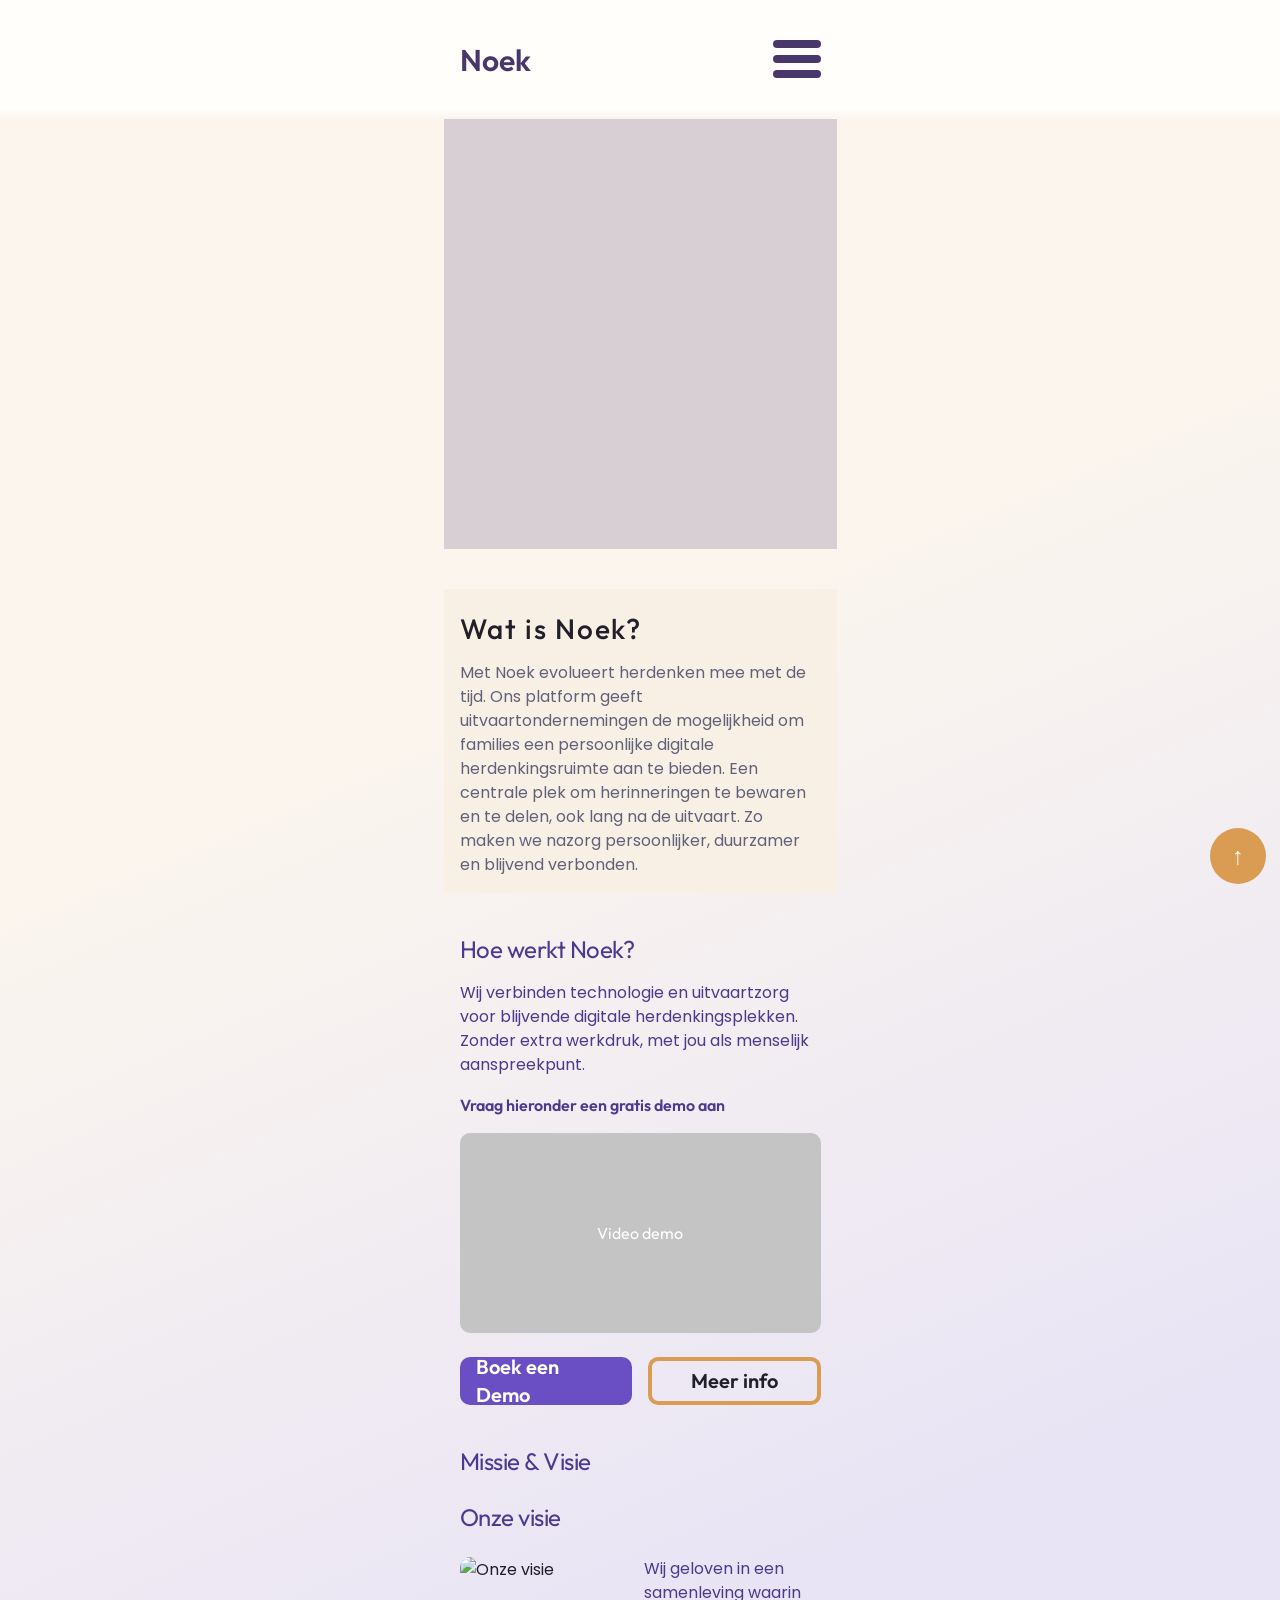
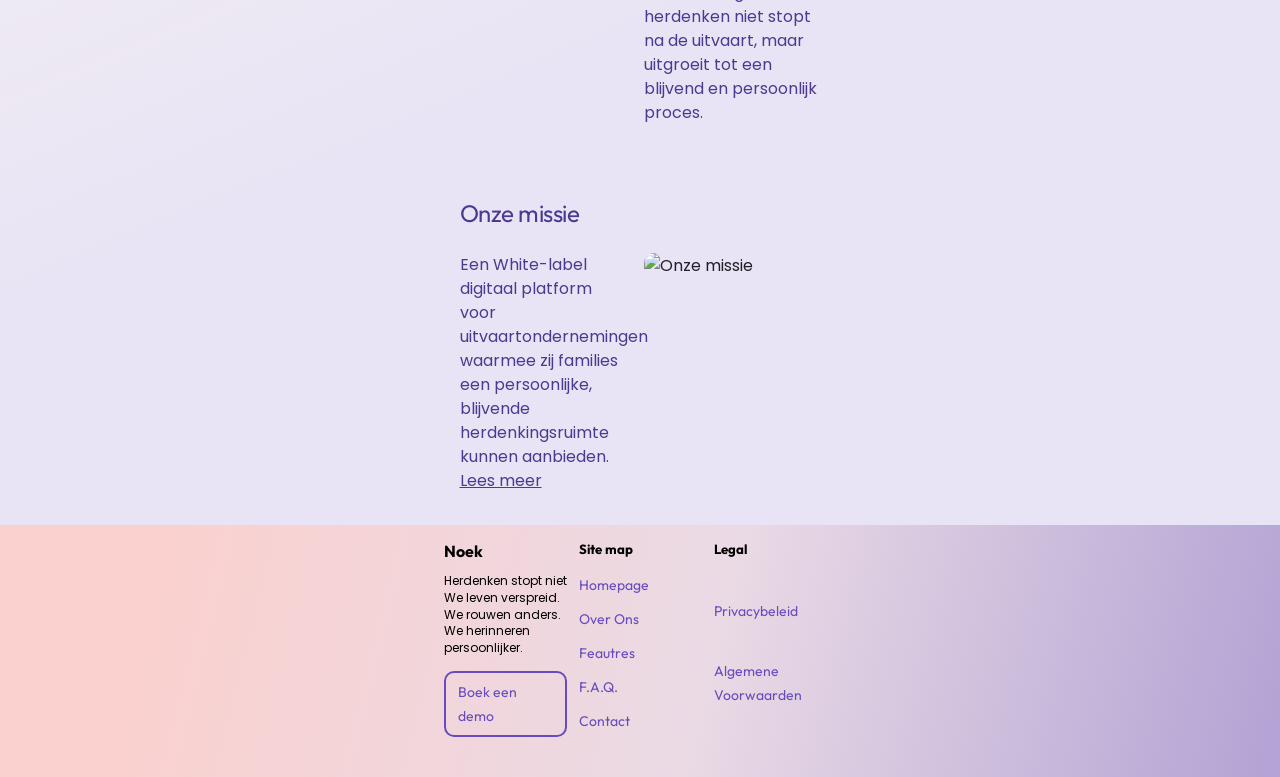
==== index.html @ d0feb9b1 "Added: first try of index and about-us" ====
<!doctype html>
<html lang="nl">
  <head>
    <meta charset="UTF-8" />
    <meta name="viewport" content="width=device-width, initial-scale=1.0" />
    <title>Noek — Herdenken stopt niet</title>
    <meta
      name="description"
      content="Noek helpt uitvaartondernemingen families een persoonlijke, blijvende digitale herdenkingsruimte aan te bieden."
    />
    <link rel="preconnect" href="https://fonts.googleapis.com" />
    <link rel="preconnect" href="https://fonts.gstatic.com" crossorigin />
    <link
      href="https://fonts.googleapis.com/css2?family=Outfit:wght@300;400;500;600&family=Poppins:wght@400;500&display=swap"
      rel="stylesheet"
    />
    <link rel="stylesheet" href="styles.css" />
  </head>
  <body class="home-page">
    <header class="site-header" id="top">
      <div class="container nav-wrap">
        <a href="#top" class="logo" aria-label="Noek home">Noek</a>
        <button
          class="menu-toggle"
          aria-expanded="false"
          aria-controls="mobile-menu"
          aria-label="Open menu"
        >
          <span></span><span></span><span></span>
        </button>
      </div>

      <nav id="mobile-menu" class="mobile-menu" aria-label="Mobiel menu">
        <a href="#top">Home</a>
        <a href="about-us.html">Over Ons</a>
        <a href="#hoe">Features</a>
        <a href="#faq">Veelgestelde vragen</a>
        <a href="#contact">Contact</a>
        <a href="#demo">Boek Demo</a>
      </nav>
    </header>

    <main id="main" class="home-main">
      <section class="container home-hero" aria-label="Header afbeelding"></section>

      <section id="about" class="container home-about">
        <h1>Wat is Noek?</h1>
        <p>
          Met Noek evolueert herdenken mee met de tijd. Ons platform geeft
          uitvaartondernemingen de mogelijkheid om families een persoonlijke
          digitale herdenkingsruimte aan te bieden. Een centrale plek om
          herinneringen te bewaren en te delen, ook lang na de uitvaart. Zo
          maken we nazorg persoonlijker, duurzamer en blijvend verbonden.
        </p>
      </section>

      <section id="hoe" class="container home-how">
        <h2>Hoe werkt Noek?</h2>
        <p>
          Wij verbinden technologie en uitvaartzorg voor blijvende digitale
          herdenkingsplekken. Zonder extra werkdruk, met jou als menselijk
          aanspreekpunt.
        </p>
        <p class="home-demo-label">Vraag hieronder een gratis demo aan</p>

        <div id="demo" class="home-demo">
          <div class="home-video-placeholder" aria-label="Video placeholder">
            Video demo
          </div>
          <div class="home-demo-buttons">
            <a class="btn btn-primary" href="#contact">Boek een Demo</a>
            <a class="btn btn-secondary" href="about-us.html">Meer info</a>
          </div>
        </div>
      </section>

      <section class="container home-mission">
        <h2>Missie &amp; Visie</h2>

        <article class="home-card">
          <h3>Onze visie</h3>
          <div class="home-card-row">
            <img
              src="https://api.builder.io/api/v1/image/assets/TEMP/6dc2ed550cec4b077af82d207a05a1bbbe554db7?width=336"
              alt="Onze visie"
              loading="lazy"
            />
            <p>
              Wij geloven in een samenleving waarin herdenken niet stopt na de
              uitvaart, maar uitgroeit tot een blijvend en persoonlijk proces.
            </p>
          </div>
        </article>

        <article class="home-card">
          <h3>Onze missie</h3>
          <div class="home-card-row reverse">
            <p>
              Een White-label digitaal platform voor uitvaartondernemingen
              waarmee zij families een persoonlijke, blijvende
              herdenkingsruimte kunnen aanbieden.
              <a href="about-us.html">Lees meer</a>
            </p>
            <img
              src="https://api.builder.io/api/v1/image/assets/TEMP/9096203d1f662b8190adb3a0fdda9ae310196d4f?width=336"
              alt="Onze missie"
              loading="lazy"
            />
          </div>
        </article>
      </section>
    </main>

    <footer id="contact" class="site-footer">
      <div class="footer-grid">
        <section>
          <h4>Noek</h4>
          <p>
            Herdenken stopt niet<br />We leven verspreid.<br />We rouwen
            anders.<br />We herinneren persoonlijker.
          </p>
          <a class="tiny-btn" href="#demo">Boek een demo</a>
        </section>

        <section>
          <h5>Site map</h5>
          <a href="#top">Homepage</a>
          <a href="about-us.html">Over Ons</a>
          <a href="#hoe">Feautres</a>
          <a href="#faq">F.A.Q.</a>
          <a href="#contact">Contact</a>
        </section>

        <section id="faq">
          <h5>Legal</h5>
          <a href="#">Privacybeleid</a>
          <a href="#">Algemene Voorwaarden</a>
        </section>
      </div>

      <button class="back-to-top" aria-label="Terug naar boven">↑</button>
    </footer>

    <script src="script.js"></script>
  </body>
</html>
---- styles.css ----
:root {
  --bg-gradient: linear-gradient(157deg, #fbf5ee 31.39%, #e8e4f5 65.61%);
  --footer-gradient: linear-gradient(104deg, #fad1cf 13.67%, #eadae5 55.59%, #b3a4d5 98.43%);
  --off-black: #211f29;
  --mist: #61617a;
  --wisteria: #694ec4;
  --wisteria-dark: #4d398f;
  --amber: #da9b53;
  --off-white: #fffefa;
  --radius: 12px;
}

* {
  box-sizing: border-box;
}

html,
body {
  margin: 0;
  padding: 0;
  font-family: Poppins, system-ui, -apple-system, Segoe UI, sans-serif;
  color: var(--off-black);
  background: var(--bg-gradient);
  scroll-behavior: smooth;
}

.skip-link {
  position: absolute;
  left: -9999px;
}

.skip-link:focus {
  left: 12px;
  top: 12px;
  background: #fff;
  padding: 8px 10px;
  border-radius: 8px;
}

.container {
  width: min(1100px, 92vw);
  margin: 0 auto;
}

.site-header {
  position: sticky;
  top: 0;
  z-index: 10;
  background: linear-gradient(180deg, #fffefa 92%, rgba(255, 254, 250, 0));
  backdrop-filter: blur(6px);
}

.nav-wrap {
  min-height: 88px;
  display: flex;
  align-items: center;
  justify-content: space-between;
}

.logo {
  text-decoration: none;
  display: inline-flex;
  align-items: center;
  gap: 8px;
  color: var(--off-black);
}

.logo-mark {
  font-size: 1.7rem;
  color: var(--amber);
}

.logo-text {
  font-family: Outfit, sans-serif;
  font-weight: 600;
  font-size: 1.5rem;
}

.desktop-nav {
  display: none;
  gap: 20px;
  align-items: center;
}

.desktop-nav a,
.mobile-menu a,
.site-footer a {
  color: var(--wisteria-dark);
  text-decoration: none;
}

.menu-toggle {
  border: 0;
  background: transparent;
  width: 48px;
  height: 40px;
  display: grid;
  gap: 6px;
  padding: 8px;
  cursor: pointer;
}

.menu-toggle span {
  display: block;
  height: 4px;
  border-radius: 99px;
  background: #49376c;
}

.mobile-menu {
  display: none;
  flex-direction: column;
  gap: 14px;
  padding: 14px 4vw 24px;
  background: #49376c;
}

.mobile-menu a {
  color: var(--off-white);
  font-family: Outfit, sans-serif;
  font-size: 1.1rem;
}

.mobile-menu.open {
  display: flex;
}

.hero {
  min-height: 68vh;
  background:
    linear-gradient(0deg, rgba(73, 55, 108, 0.45), rgba(73, 55, 108, 0.45)),
    url('https://api.builder.io/api/v1/image/assets/TEMP/a1e52fb5e95e1d5baaedaecd5ec226b190787196?width=1200') center/cover no-repeat;
  display: grid;
  align-items: center;
}

.hero-inner {
  color: var(--off-white);
  padding: 80px 0;
}

.eyebrow {
  letter-spacing: 0.06em;
  font-size: 0.95rem;
  margin-bottom: 8px;
}

h1,
h2,
h3,
h4,
h5 {
  font-family: Outfit, sans-serif;
  margin: 0 0 10px;
}

h1 {
  font-size: clamp(2rem, 4vw, 3.4rem);
  line-height: 1.1;
  max-width: 18ch;
}

h2 {
  color: var(--wisteria-dark);
  font-size: clamp(1.6rem, 2.6vw, 2rem);
}

.hero p {
  max-width: 56ch;
}

.hero-actions,
.demo-buttons {
  margin-top: 18px;
  display: flex;
  gap: 12px;
  flex-wrap: wrap;
}

.btn {
  border-radius: 10px;
  padding: 10px 16px;
  font-family: Outfit, sans-serif;
  font-weight: 600;
  text-decoration: none;
  display: inline-flex;
  align-items: center;
  justify-content: center;
}

.btn-primary {
  color: var(--off-white);
  background: var(--wisteria);
}

.btn-secondary {
  color: var(--off-black);
  border: 3px solid var(--amber);
  background: transparent;
}

.btn-tiny {
  border: 2px solid #674cbf;
  color: var(--off-black);
  font-size: 0.85rem;
}

.card,
.how,
.mission {
  margin-top: 28px;
  background: rgba(255, 255, 255, 0.5);
  border-radius: var(--radius);
  padding: 18px;
}

.about {
  background: #f9f0e5;
}

.how p,
.mission p,
.about p {
  color: var(--mist);
  line-height: 1.6;
}

.demo-label {
  color: var(--wisteria-dark) !important;
  font-family: Outfit, sans-serif;
  font-size: 1.2rem;
  font-weight: 600;
}

.video-placeholder {
  min-height: 220px;
  border-radius: 10px;
  background: #c4c4c4;
  display: grid;
  place-items: center;
  color: #fff;
  font-family: Outfit, sans-serif;
}

.mission-row {
  display: grid;
  grid-template-columns: 1fr;
  gap: 16px;
  margin-top: 16px;
}

.mission-row img {
  width: 100%;
  max-width: 320px;
  border-radius: 10px;
  justify-self: center;
}

.site-footer {
  margin-top: 30px;
  background: var(--footer-gradient);
  padding: 24px 0 70px;
  position: relative;
}

.footer-grid {
  display: grid;
  grid-template-columns: repeat(1, minmax(0, 1fr));
  gap: 22px;
}

.site-footer h4,
.site-footer h5 {
  margin-bottom: 8px;
}

.site-footer section {
  display: grid;
  gap: 6px;
}

.back-to-top {
  position: fixed;
  right: 14px;
  bottom: 16px;
  width: 52px;
  height: 52px;
  border: 0;
  border-radius: 999px;
  background: var(--amber);
  color: var(--off-white);
  font-size: 1.6rem;
  cursor: pointer;
}

@media (min-width: 768px) {
  .menu-toggle,
  .mobile-menu {
    display: none !important;
  }

  .desktop-nav {
    display: flex;
  }

  .mission-row,
  .mission-row.reverse {
    grid-template-columns: 1.3fr 1fr;
    align-items: center;
  }

  .mission-row.reverse > :first-child {
    order: 1;
  }

  .mission-row.reverse > :last-child {
    order: 2;
  }

  .footer-grid {
    grid-template-columns: 1.4fr 1fr 1fr;
  }
}

/* About us page */
.about-us-page {
  --wisteria: #674cbf;
  --night: #49376c;
}

.about-us-page::before {
  content: '';
  position: fixed;
  right: -60px;
  top: 0;
  width: 257px;
  height: 278px;
  background: url('https://api.builder.io/api/v1/image/assets/TEMP/d6899ec900de06f2dadd24bf2442453a29b9096f?width=514') center/contain no-repeat;
  opacity: 0.9;
  pointer-events: none;
  z-index: 0;
}

.about-us-page .container {
  width: min(100%, 393px);
  margin: 0 auto;
  padding: 0 16px;
  position: relative;
  z-index: 1;
}

.about-us-page .site-header {
  z-index: 20;
  backdrop-filter: none;
}

.about-us-page .nav-wrap {
  height: 119px;
  min-height: 119px;
}

.about-us-page .logo {
  color: var(--night);
  font-family: Outfit, sans-serif;
  font-size: 30px;
  font-weight: 600;
}

.about-us-page .menu-toggle {
  gap: 6px;
  padding: 0;
}

.about-us-page .menu-toggle span {
  height: 8px;
  border-radius: 10px;
  background: var(--night);
}

.about-us-page .mobile-menu {
  background: var(--wisteria-dark);
  padding: 20px 16px 28px;
}

.about-us-page .mobile-menu a {
  font-size: 20px;
  font-weight: 600;
}

.about-us-page main {
  display: grid;
  gap: 40px;
}

.about-us-page h1,
.about-us-page h2 {
  margin: 0;
  font-family: Outfit, sans-serif;
  font-weight: 500;
}

.about-us-page .about-hero h1 {
  color: var(--night);
  font-size: 32px;
  line-height: 56px;
  letter-spacing: 2.56px;
}

.about-us-page .story {
  display: grid;
  gap: 16px;
}

.about-us-page .story img {
  width: calc(100% + 32px);
  margin-left: -16px;
  height: 248px;
  object-fit: cover;
}

.about-us-page .story h2 {
  color: var(--wisteria-dark);
  font-size: 28px;
  line-height: 48px;
  letter-spacing: 1.68px;
}

.about-us-page .story p {
  margin: 0;
  color: var(--wisteria-dark);
  font-size: 16px;
  line-height: 24px;
}

.about-us-page .what {
  background: #f9f0e5;
  padding: 16px;
}

.about-us-page .what h2 {
  color: var(--off-black);
  font-size: 28px;
  line-height: 48px;
  letter-spacing: 1.68px;
  margin-bottom: 16px;
}

.about-us-page .what-grid {
  display: grid;
  grid-template-columns: 168px 1fr;
  gap: 16px;
  align-items: start;
}

.about-us-page .what-grid img {
  width: 168px;
  height: 216px;
  border-radius: 10px;
  object-fit: cover;
}

.about-us-page .what-grid p {
  margin: 0;
  color: var(--mist);
  font-size: 16px;
  line-height: 24px;
}

.about-us-page .vm {
  display: grid;
  gap: 24px;
}

.about-us-page .vm h3 {
  margin: 0 0 12px;
  color: var(--wisteria-dark);
  font-family: Outfit, sans-serif;
  font-size: 24px;
  font-weight: 400;
  line-height: 32px;
  letter-spacing: -0.48px;
}

.about-us-page .vm article {
  display: grid;
  gap: 16px;
}

.about-us-page .vm img {
  width: 100%;
  height: 304px;
  border-radius: 10px;
  object-fit: cover;
}

.about-us-page .vm p {
  margin: 0;
  color: var(--wisteria-dark);
  font-size: 16px;
  line-height: 24px;
}

.about-us-page .site-footer {
  margin-top: 40px;
  padding: 16px 16px 40px;
}

.about-us-page .footer-grid {
  width: min(100%, 393px);
  margin: 0 auto;
  display: grid;
  grid-template-columns: 1fr 1fr 1fr;
  gap: 12px;
}

.about-us-page .footer-grid h4,
.about-us-page .footer-grid h5 {
  margin: 0 0 6px;
  color: var(--wisteria-dark);
  font-family: Outfit, sans-serif;
}

.about-us-page .footer-grid p {
  margin: 0;
  color: var(--wisteria-dark);
  font-size: 12px;
  line-height: 1.4;
}

.about-us-page .footer-grid a {
  display: block;
  text-decoration: none;
  color: var(--wisteria);
  font-family: Outfit, sans-serif;
  font-size: 14px;
  line-height: 24px;
}

.about-us-page .tiny-btn {
  margin-top: 8px;
  display: inline-block;
  border: 2px solid var(--wisteria);
  border-radius: 10px;
  padding: 7px 12px;
  color: var(--off-black);
  font-family: Outfit, sans-serif;
  font-size: 12px;
  text-decoration: none;
}

.about-us-page .back-to-top {
  width: 56px;
  height: 56px;
  border-radius: 50%;
  font-size: 24px;
}

@media (max-width: 360px) {
  .about-us-page .what-grid {
    grid-template-columns: 1fr;
  }
}

/* Homepage mobile page */
.home-page {
  --night: #49376c;
  --wisteria: #694ec4;
  background: var(--bg-gradient);
  position: relative;
  overflow-x: hidden;
}

.home-page::before {
  content: '';
  position: absolute;
  top: 0;
  right: -62px;
  width: 257px;
  height: 278px;
  background: url('https://api.builder.io/api/v1/image/assets/TEMP/a1e52fb5e95e1d5baaedaecd5ec226b190787196?width=514') center/contain no-repeat;
  pointer-events: none;
}

.home-page .container {
  width: min(100%, 393px);
  margin: 0 auto;
  padding: 0 16px;
  position: relative;
  z-index: 1;
}

.home-page .site-header {
  z-index: 20;
  backdrop-filter: none;
}

.home-page .nav-wrap {
  min-height: 119px;
}

.home-page .logo {
  color: var(--night);
  font-family: Outfit, sans-serif;
  font-size: 30px;
  font-weight: 600;
}

.home-page .menu-toggle {
  padding: 0;
}

.home-page .menu-toggle span {
  height: 8px;
  border-radius: 10px;
  background: var(--night);
}

.home-page .mobile-menu {
  background: var(--night);
  padding: 20px 16px 28px;
}

.home-page .mobile-menu a {
  color: var(--off-white);
  font-size: 20px;
  font-weight: 600;
}

.home-page .home-main {
  display: grid;
  gap: 40px;
  padding-bottom: 8px;
}

.home-page .home-hero {
  height: 430px;
  min-height: 400px;
  border-radius: 0;
  background:
    linear-gradient(0deg, rgba(73, 55, 108, 0.2), rgba(73, 55, 108, 0.2)),
    url('https://api.builder.io/api/v1/image/assets/TEMP/d228471c23b182c237226d095d633b536fee6a9b') center/cover no-repeat;
}

.home-page .home-about {
  padding: 16px;
  background: #f9f0e5;
  display: grid;
  gap: 8px;
}

.home-page h1,
.home-page h2 {
  margin: 0;
  font-family: Outfit, sans-serif;
  font-weight: 500;
}

.home-page .home-about h1 {
  color: var(--off-black);
  font-size: 28px;
  line-height: 48px;
  letter-spacing: 1.68px;
}

.home-page .home-about p {
  margin: 0;
  color: var(--mist);
  font-size: 16px;
  line-height: 24px;
}

.home-page .home-how {
  display: grid;
  gap: 16px;
}

.home-page .home-how h2,
.home-page .home-mission h2 {
  color: var(--wisteria-dark);
  font-size: 24px;
  line-height: 32px;
  letter-spacing: -0.48px;
  font-weight: 400;
}

.home-page .home-how > p {
  margin: 0;
  color: var(--wisteria-dark);
  font-size: 16px;
  line-height: 24px;
}

.home-page .home-demo-label {
  margin: 0;
  color: var(--wisteria-dark);
  font-family: Outfit, sans-serif;
  font-size: 20px;
  font-weight: 600;
  line-height: 28px;
}

.home-page .home-demo {
  display: grid;
  gap: 24px;
}

.home-page .home-video-placeholder {
  height: 200px;
  border-radius: 10px;
  background: #c4c4c4;
  display: grid;
  place-items: center;
  color: #ffffff;
  font-family: Outfit, sans-serif;
}

.home-page .home-demo-buttons {
  display: grid;
  grid-template-columns: 1fr 1fr;
  gap: 16px;
}

.home-page .btn {
  height: 48px;
  padding: 8px 16px;
  border-radius: 10px;
  font-size: 20px;
  line-height: 28px;
}

.home-page .btn-primary {
  background: var(--wisteria);
}

.home-page .btn-secondary {
  border-width: 4px;
}

.home-page .home-mission {
  display: grid;
  gap: 24px;
}

.home-page .home-card {
  display: grid;
  gap: 24px;
}

.home-page .home-card h3 {
  margin: 0;
  color: var(--wisteria-dark);
  font-family: Outfit, sans-serif;
  font-size: 24px;
  font-weight: 400;
  line-height: 32px;
  letter-spacing: -0.48px;
}

.home-page .home-card-row {
  display: grid;
  grid-template-columns: 168px 1fr;
  gap: 16px;
  align-items: start;
}

.home-page .home-card-row img {
  width: 168px;
  height: 216px;
  border-radius: 10px;
  object-fit: cover;
}

.home-page .home-card-row p {
  margin: 0;
  color: var(--wisteria-dark);
  font-size: 16px;
  line-height: 24px;
}

.home-page .home-card-row a {
  color: var(--wisteria-dark);
  text-decoration: underline;
}

.home-page .site-footer {
  margin-top: 24px;
  padding: 16px 16px 40px;
}

.home-page .footer-grid {
  width: min(100%, 393px);
  margin: 0 auto;
  display: grid;
  grid-template-columns: 1fr 1fr 1fr;
  gap: 12px;
}

.home-page .footer-grid h4,
.home-page .footer-grid h5 {
  margin: 0 0 6px;
  color: #000;
  font-family: Outfit, sans-serif;
}

.home-page .footer-grid p {
  margin: 0;
  color: #000;
  font-size: 12px;
  line-height: 1.4;
}

.home-page .footer-grid a {
  display: block;
  color: #674cbf;
  text-decoration: none;
  font-family: Outfit, sans-serif;
  font-size: 14px;
  line-height: 24px;
}

.home-page .tiny-btn {
  margin-top: 8px;
  display: inline-block;
  padding: 7px 12px;
  border: 2px solid #674cbf;
  border-radius: 10px;
  color: var(--off-black);
  font-size: 12px;
}

.home-page .back-to-top {
  width: 56px;
  height: 56px;
  border-radius: 50%;
  font-size: 24px;
}

@media (max-width: 360px) {
  .home-page .home-card-row,
  .home-page .home-demo-buttons {
    grid-template-columns: 1fr;
  }

  .home-page .home-card-row img {
    width: 100%;
    height: auto;
    aspect-ratio: 168 / 216;
  }
}

@media (min-width: 768px) {
  .home-page .menu-toggle {
    display: grid !important;
  }

  .home-page .mobile-menu {
    display: none !important;
  }

  .home-page .mobile-menu.open {
    display: flex !important;
  }
}
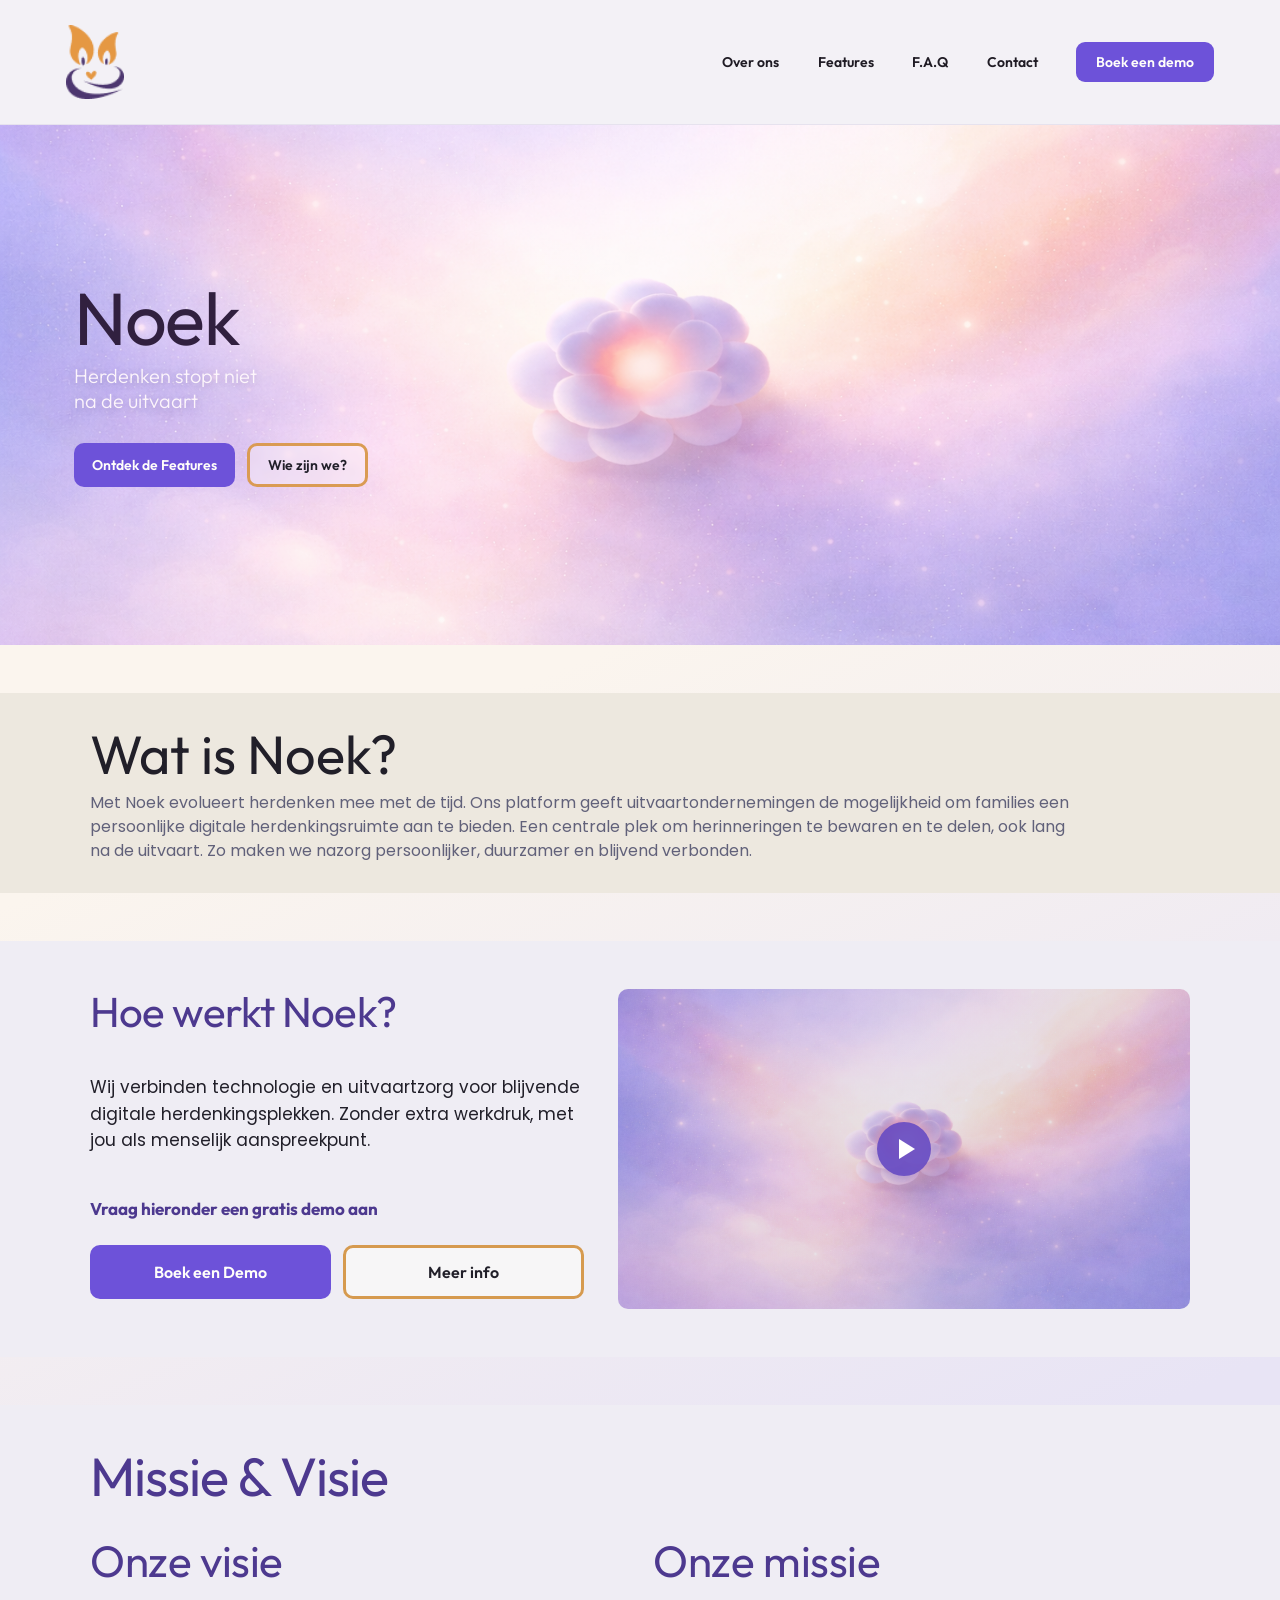
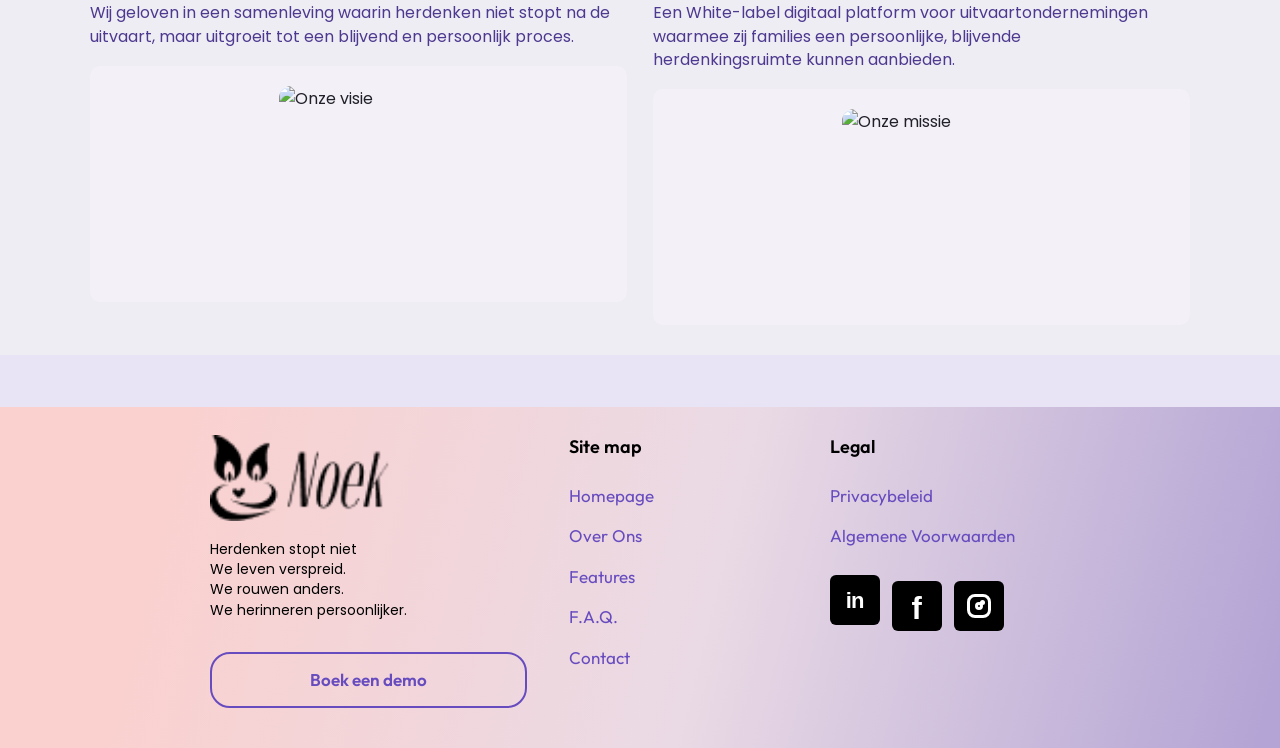
==== commit 445a1441: "Edited: Homepage" ====
--- a/index.html
+++ b/index.html
@@ -19,7 +19,16 @@
   <body class="home-page">
     <header class="site-header" id="top">
       <div class="container nav-wrap">
-        <a href="#top" class="logo" aria-label="Noek home">Noek</a>
+        <a href="#top" class="logo" aria-label="Noek home">
+          <img src="images/Logo-primair.png" alt="Noek" class="logo-img" />
+        </a>
+        <nav class="desktop-nav" aria-label="Hoofdmenu">
+          <a href="about-us.html">Over ons</a>
+          <a href="#hoe">Features</a>
+          <a href="#faq">F.A.Q</a>
+          <a href="#contact">Contact</a>
+          <a class="btn btn-primary nav-cta" href="#demo">Boek een demo</a>
+        </nav>
         <button
           class="menu-toggle"
           aria-expanded="false"
@@ -41,7 +50,16 @@
     </header>
 
     <main id="main" class="home-main">
-      <section class="container home-hero" aria-label="Header afbeelding"></section>
+      <section class="container home-hero" aria-label="Header afbeelding">
+        <div class="home-hero-content">
+          <h1>Noek</h1>
+          <p>Herdenken stopt niet na de uitvaart</p>
+          <div class="home-hero-actions">
+            <a class="btn btn-primary" href="#hoe">Ontdek de Features</a>
+            <a class="btn btn-secondary" href="#about">Wie zijn we?</a>
+          </div>
+        </div>
+      </section>
 
       <section id="about" class="container home-about">
         <h1>Wat is Noek?</h1>
@@ -55,21 +73,23 @@
       </section>
 
       <section id="hoe" class="container home-how">
-        <h2>Hoe werkt Noek?</h2>
-        <p>
-          Wij verbinden technologie en uitvaartzorg voor blijvende digitale
-          herdenkingsplekken. Zonder extra werkdruk, met jou als menselijk
-          aanspreekpunt.
-        </p>
-        <p class="home-demo-label">Vraag hieronder een gratis demo aan</p>
+        <div class="home-how-copy">
+          <h2>Hoe werkt Noek?</h2>
+          <p>
+            Wij verbinden technologie en uitvaartzorg voor blijvende digitale
+            herdenkingsplekken. Zonder extra werkdruk, met jou als menselijk
+            aanspreekpunt.
+          </p>
+          <p class="home-demo-label">Vraag hieronder een gratis demo aan</p>
+          <div class="home-demo-buttons">
+            <a class="btn btn-primary" href="#contact">Boek een Demo</a>
+            <a class="btn btn-secondary" href="about-us.html">Meer info</a>
+          </div>
+        </div>
 
         <div id="demo" class="home-demo">
           <div class="home-video-placeholder" aria-label="Video placeholder">
-            Video demo
-          </div>
-          <div class="home-demo-buttons">
-            <a class="btn btn-primary" href="#contact">Boek een Demo</a>
-            <a class="btn btn-secondary" href="about-us.html">Meer info</a>
+            <span>Video demo</span>
           </div>
         </div>
       </section>
@@ -80,15 +100,17 @@
         <article class="home-card">
           <h3>Onze visie</h3>
           <div class="home-card-row">
-            <img
-              src="https://api.builder.io/api/v1/image/assets/TEMP/6dc2ed550cec4b077af82d207a05a1bbbe554db7?width=336"
-              alt="Onze visie"
-              loading="lazy"
-            />
             <p>
               Wij geloven in een samenleving waarin herdenken niet stopt na de
               uitvaart, maar uitgroeit tot een blijvend en persoonlijk proces.
             </p>
+            <div class="home-card-media">
+              <img
+                src="https://api.builder.io/api/v1/image/assets/TEMP/6dc2ed550cec4b077af82d207a05a1bbbe554db7?width=336"
+                alt="Onze visie"
+                loading="lazy"
+              />
+            </div>
           </div>
         </article>
 
@@ -101,11 +123,13 @@
               herdenkingsruimte kunnen aanbieden.
               <a href="about-us.html">Lees meer</a>
             </p>
-            <img
-              src="https://api.builder.io/api/v1/image/assets/TEMP/9096203d1f662b8190adb3a0fdda9ae310196d4f?width=336"
-              alt="Onze missie"
-              loading="lazy"
-            />
+            <div class="home-card-media">
+              <img
+                src="https://api.builder.io/api/v1/image/assets/TEMP/9096203d1f662b8190adb3a0fdda9ae310196d4f?width=336"
+                alt="Onze missie"
+                loading="lazy"
+              />
+            </div>
           </div>
         </article>
       </section>
@@ -114,7 +138,7 @@
     <footer id="contact" class="site-footer">
       <div class="footer-grid">
         <section>
-          <h4>Noek</h4>
+          <img src="images/logoNaam-zwart.png" alt="Noek" class="footer-logo-img" />
           <p>
             Herdenken stopt niet<br />We leven verspreid.<br />We rouwen
             anders.<br />We herinneren persoonlijker.
@@ -126,7 +150,7 @@
           <h5>Site map</h5>
           <a href="#top">Homepage</a>
           <a href="about-us.html">Over Ons</a>
-          <a href="#hoe">Feautres</a>
+          <a href="#hoe">Features</a>
           <a href="#faq">F.A.Q.</a>
           <a href="#contact">Contact</a>
         </section>
@@ -135,6 +159,17 @@
           <h5>Legal</h5>
           <a href="#">Privacybeleid</a>
           <a href="#">Algemene Voorwaarden</a>
+          <div class="social-links">
+            <a href="#" aria-label="LinkedIn" class="social-link linkedin">
+              <span class="icon-linkedin" aria-hidden="true">in</span>
+            </a>
+            <a href="#" aria-label="Facebook" class="social-link facebook">
+              <span class="icon-facebook" aria-hidden="true">f</span>
+            </a>
+            <a href="#" aria-label="Instagram" class="social-link instagram">
+              <span class="icon-instagram" aria-hidden="true"></span>
+            </a>
+          </div>
         </section>
       </div>
 
--- a/styles.css
+++ b/styles.css
@@ -63,6 +63,13 @@
   align-items: center;
   gap: 8px;
   color: var(--off-black);
+}
+
+.logo-img {
+  display: block;
+  width: auto;
+  height: 4rem;
+  object-fit: contain;
 }
 
 .logo-mark {
@@ -361,9 +368,7 @@
 
 .about-us-page .logo {
   color: var(--night);
-  font-family: Outfit, sans-serif;
-  font-size: 30px;
-  font-weight: 600;
+  min-height: 52px;
 }
 
 .about-us-page .menu-toggle {
@@ -600,9 +605,7 @@
 
 .home-page .logo {
   color: var(--night);
-  font-family: Outfit, sans-serif;
-  font-size: 30px;
-  font-weight: 600;
+  min-height: 52px;
 }
 
 .home-page .menu-toggle {
@@ -626,6 +629,10 @@
   font-weight: 600;
 }
 
+.home-page .desktop-nav {
+  display: none;
+}
+
 .home-page .home-main {
   display: grid;
   gap: 40px;
@@ -633,12 +640,51 @@
 }
 
 .home-page .home-hero {
+  width: 100vw;
+  max-width: none;
+  margin-left: calc(50% - 50vw);
+  margin-right: calc(50% - 50vw);
   height: 430px;
   min-height: 400px;
   border-radius: 0;
+  display: flex;
+  align-items: center;
   background:
-    linear-gradient(0deg, rgba(73, 55, 108, 0.2), rgba(73, 55, 108, 0.2)),
-    url('https://api.builder.io/api/v1/image/assets/TEMP/d228471c23b182c237226d095d633b536fee6a9b') center/cover no-repeat;
+    linear-gradient(0deg, rgba(73, 55, 108, 0.08), rgba(73, 55, 108, 0.08)),
+    url('images/home.png') center/cover no-repeat;
+}
+
+.home-page .home-hero-content {
+  width: 100%;
+  max-width: none;
+  margin-left: max(16px, 4vw);
+  margin-right: max(16px, 4vw);
+  padding: 32px 0;
+  color: #fff;
+}
+
+.home-page .home-hero h1 {
+  color: #4d398f;
+  font-size: 42px;
+  line-height: 1;
+  letter-spacing: -0.84px;
+  margin-bottom: 10px;
+}
+
+.home-page .home-hero p {
+  margin: 0;
+  color: #f8f2ff;
+  font-family: Outfit, sans-serif;
+  font-size: 16px;
+  line-height: 1.35;
+  max-width: 16ch;
+}
+
+.home-page .home-hero-actions {
+  display: flex;
+  gap: 10px;
+  flex-wrap: wrap;
+  margin-top: 18px;
 }
 
 .home-page .home-about {
@@ -670,6 +716,11 @@
 }
 
 .home-page .home-how {
+  display: grid;
+  gap: 16px;
+}
+
+.home-page .home-how-copy {
   display: grid;
   gap: 16px;
 }
@@ -702,38 +753,69 @@
 .home-page .home-demo {
   display: grid;
   gap: 24px;
+  align-content: start;
 }
 
 .home-page .home-video-placeholder {
   height: 200px;
   border-radius: 10px;
-  background: #c4c4c4;
+  background:
+    linear-gradient(0deg, rgba(73, 55, 108, 0.12), rgba(73, 55, 108, 0.12)),
+    url('images/home.png') center/cover no-repeat;
   display: grid;
   place-items: center;
   color: #ffffff;
   font-family: Outfit, sans-serif;
+  overflow: hidden;
+}
+
+.home-page .home-video-placeholder span {
+  width: 54px;
+  height: 54px;
+  border-radius: 999px;
+  background: rgba(105, 78, 196, 0.92);
+  display: inline-flex;
+  align-items: center;
+  justify-content: center;
+  color: transparent;
+  position: relative;
+}
+
+.home-page .home-video-placeholder span::before {
+  content: '';
+  position: absolute;
+  left: 22px;
+  top: 17px;
+  border-top: 10px solid transparent;
+  border-bottom: 10px solid transparent;
+  border-left: 16px solid #fff;
 }
 
 .home-page .home-demo-buttons {
   display: grid;
-  grid-template-columns: 1fr 1fr;
-  gap: 16px;
+  grid-template-columns: repeat(2, minmax(0, 1fr));
+  gap: 10px;
+  align-items: stretch;
 }
 
 .home-page .btn {
-  height: 48px;
-  padding: 8px 16px;
-  border-radius: 10px;
-  font-size: 20px;
-  line-height: 28px;
+  min-height: 42px;
+  padding: 10px 12px;
+  border-radius: 12px;
+  font-size: 13px;
+  line-height: 1.2;
+  text-align: center;
+  white-space: nowrap;
 }
 
 .home-page .btn-primary {
   background: var(--wisteria);
+  color: var(--off-white);
 }
 
 .home-page .btn-secondary {
-  border-width: 4px;
+  border-width: 2px;
+  border-color: var(--amber);
 }
 
 .home-page .home-mission {
@@ -743,7 +825,7 @@
 
 .home-page .home-card {
   display: grid;
-  gap: 24px;
+  gap: 18px;
 }
 
 .home-page .home-card h3 {
@@ -761,6 +843,22 @@
   grid-template-columns: 168px 1fr;
   gap: 16px;
   align-items: start;
+}
+
+.home-page .home-card-media {
+  order: 1;
+}
+
+.home-page .home-card-row p {
+  order: 2;
+}
+
+.home-page .home-card-row.reverse p {
+  order: 1;
+}
+
+.home-page .home-card-row.reverse .home-card-media {
+  order: 2;
 }
 
 .home-page .home-card-row img {
@@ -784,48 +882,141 @@
 
 .home-page .site-footer {
   margin-top: 24px;
-  padding: 16px 16px 40px;
+  padding: 18px 14px 34px;
 }
 
 .home-page .footer-grid {
   width: min(100%, 393px);
   margin: 0 auto;
   display: grid;
-  grid-template-columns: 1fr 1fr 1fr;
-  gap: 12px;
+  grid-template-columns: 1.18fr 0.92fr 0.9fr;
+  gap: 18px;
+  align-items: start;
 }
 
 .home-page .footer-grid h4,
 .home-page .footer-grid h5 {
-  margin: 0 0 6px;
+  margin: 0 0 8px;
   color: #000;
   font-family: Outfit, sans-serif;
+  font-size: 13px;
+  font-weight: 600;
 }
 
 .home-page .footer-grid p {
   margin: 0;
   color: #000;
-  font-size: 12px;
-  line-height: 1.4;
+  font-size: 11px;
+  line-height: 1.45;
 }
 
 .home-page .footer-grid a {
-  display: block;
   color: #674cbf;
   text-decoration: none;
   font-family: Outfit, sans-serif;
-  font-size: 14px;
-  line-height: 24px;
+  font-size: 11px;
+  line-height: 1.2;
+}
+
+.home-page .footer-grid section {
+  display: grid;
+  align-content: start;
+  gap: 8px;
+}
+
+.home-page .footer-grid section a + a {
+  margin-top: 2px;
+}
+
+.home-page .footer-logo-img {
+  width: 100%;
+  max-width: 118px;
+  height: auto;
+  margin-bottom: 4px;
+  display: block;
 }
 
 .home-page .tiny-btn {
+  margin-top: 10px;
+  display: inline-flex;
+  align-items: center;
+  justify-content: center;
+  min-width: 116px;
+  padding: 10px 14px;
+  border: 2px solid #674cbf;
+  border-radius: 14px;
+  color: var(--off-black);
+  font-family: Outfit, sans-serif;
+  font-size: 11px;
+  font-weight: 600;
+  background: transparent;
+}
+
+.home-page .social-links {
+  display: flex;
+  gap: 8px;
   margin-top: 8px;
-  display: inline-block;
-  padding: 7px 12px;
-  border: 2px solid #674cbf;
-  border-radius: 10px;
-  color: var(--off-black);
-  font-size: 12px;
+  flex-wrap: wrap;
+}
+
+.home-page .social-link {
+  display: inline-flex;
+  align-items: center;
+  justify-content: center;
+  width: 40px;
+  height: 40px;
+  background: #000;
+  border-radius: 6px;
+  color: #fff;
+  text-decoration: none;
+  position: relative;
+}
+
+.home-page .icon-linkedin,
+.home-page .icon-facebook {
+  color: #fff;
+  font-family: Arial, sans-serif;
+  font-weight: 700;
+  line-height: 1;
+}
+
+.home-page .icon-linkedin {
+  font-size: 18px;
+  letter-spacing: -1px;
+  transform: translateY(1px);
+}
+
+.home-page .icon-facebook {
+  font-size: 24px;
+  transform: translateY(2px);
+}
+
+.home-page .icon-instagram {
+  width: 19px;
+  height: 19px;
+  border: 2.5px solid #fff;
+  border-radius: 6px;
+  position: relative;
+  display: block;
+}
+
+.home-page .icon-instagram::before {
+  content: '';
+  position: absolute;
+  inset: 4px;
+  border: 2px solid #fff;
+  border-radius: 999px;
+}
+
+.home-page .icon-instagram::after {
+  content: '';
+  position: absolute;
+  width: 4px;
+  height: 4px;
+  top: 2px;
+  right: 2px;
+  background: #fff;
+  border-radius: 999px;
 }
 
 .home-page .back-to-top {
@@ -841,6 +1032,32 @@
     grid-template-columns: 1fr;
   }
 
+  .home-page .site-footer {
+    padding-inline: 16px;
+  }
+
+  .home-page .footer-grid {
+    grid-template-columns: 1fr;
+    gap: 24px;
+  }
+
+  .home-page .tiny-btn {
+    min-width: 0;
+    width: 100%;
+  }
+
+  .home-page .footer-grid a {
+    font-size: 15px;
+  }
+
+  .home-page .footer-grid h5 {
+    font-size: 16px;
+  }
+
+  .home-page .footer-grid p {
+    font-size: 14px;
+  }
+
   .home-page .home-card-row img {
     width: 100%;
     height: auto;
@@ -849,8 +1066,378 @@
 }
 
 @media (min-width: 768px) {
+  .home-page .site-header {
+    background: #f3f1f6;
+    border-bottom: 1px solid rgba(77, 57, 143, 0.08);
+  }
+
+  .home-page .nav-wrap {
+    min-height: 124px;
+    width: min(1180px, 94vw);
+    gap: 32px;
+  }
+
+  .home-page .logo-img {
+    height: 74px;
+  }
+
+  .home-page .desktop-nav {
+    display: inline-flex;
+    align-items: center;
+    justify-content: flex-end;
+    gap: clamp(24px, 3vw, 54px);
+    font-family: Outfit, sans-serif;
+    margin-left: auto;
+    flex: 1;
+  }
+
+  .home-page .desktop-nav a {
+    color: #1f1b24;
+    text-decoration: none;
+    font-size: 14px;
+    font-weight: 600;
+    line-height: 1;
+  }
+
+  .home-page .desktop-nav .nav-cta {
+    min-height: 0;
+    padding: 13px 20px;
+    border-radius: 9px;
+    font-size: 14px;
+    font-weight: 600;
+    color: var(--off-white);
+    background: #6d52d9;
+    box-shadow: none;
+  }
+
+  .home-page .home-demo-buttons {
+    gap: 16px;
+  }
+
+  .home-page .btn {
+    min-height: 48px;
+    padding: 8px 16px;
+    border-radius: 10px;
+    font-size: 20px;
+    line-height: 28px;
+  }
+
+  .home-page .home-main {
+    gap: 48px;
+    padding-bottom: 28px;
+  }
+
+  .home-page .home-hero {
+    width: 100vw;
+    min-height: 520px;
+    padding: 0;
+    background:
+      linear-gradient(90deg, rgba(255, 255, 255, 0.12), rgba(255, 255, 255, 0.02)),
+      url('images/home.png') center/cover no-repeat;
+  }
+
+  .home-page .home-hero-content {
+    width: 100%;
+    margin-left: max(42px, calc((100vw - 1180px) / 2) + 24px);
+    margin-right: 0;
+    padding: 88px 0;
+    max-width: 430px;
+  }
+
+  .home-page .home-hero h1 {
+    color: #31203f;
+    font-size: 74px;
+    line-height: 0.95;
+    letter-spacing: -1.8px;
+    font-weight: 400;
+    margin-bottom: 10px;
+  }
+
+  .home-page .home-hero p {
+    color: rgba(255, 248, 252, 0.96);
+    font-size: 20px;
+    line-height: 1.25;
+    font-weight: 300;
+    text-shadow: 0 2px 8px rgba(73, 55, 108, 0.25);
+  }
+
+  .home-page .home-hero-actions {
+    gap: 12px;
+    margin-top: 30px;
+  }
+
+  .home-page .home-hero-actions .btn {
+    min-height: 0;
+    padding: 12px 18px;
+    border-radius: 10px;
+    font-size: 14px;
+    line-height: 1;
+  }
+
+  .home-page .home-hero-actions .btn-primary {
+    background: #6d52d9;
+  }
+
+  .home-page .home-hero-actions .btn-secondary {
+    border-width: 3px;
+    background: rgba(255, 248, 250, 0.35);
+    backdrop-filter: blur(2px);
+  }
+
+  .home-page .home-about {
+    width: 100vw;
+    max-width: none;
+    margin-left: calc(50% - 50vw);
+    margin-right: calc(50% - 50vw);
+    padding: 34px max(4vw, calc((100vw - 1100px) / 2)) 30px;
+    gap: 10px;
+    background: #ede8df;
+  }
+
+  .home-page .home-about h1 {
+    font-size: 54px;
+    line-height: 1;
+    letter-spacing: 0;
+    font-weight: 400;
+  }
+
+  .home-page .home-about p {
+    max-width: 980px;
+    font-size: 16px;
+    line-height: 1.5;
+  }
+
+  .home-page .home-how {
+    width: 100vw;
+    max-width: none;
+    margin-left: calc(50% - 50vw);
+    margin-right: calc(50% - 50vw);
+    padding: 48px max(4vw, calc((100vw - 1100px) / 2));
+    grid-template-columns: minmax(360px, 0.95fr) minmax(460px, 1.1fr);
+    gap: 34px;
+    align-items: start;
+    background: #efedf4;
+    position: relative;
+  }
+
+  .home-page .home-how-copy {
+    gap: 22px;
+  }
+
+  .home-page .home-how h2,
+  .home-page .home-mission h2,
+  .home-page .home-card h3 {
+    font-size: 42px;
+    line-height: 1.1;
+    letter-spacing: -0.88px;
+  }
+
+  .home-page .home-how-copy > p,
+  .home-page .home-card-row p {
+    font-size: 17px;
+    line-height: 1.55;
+  }
+
+  .home-page .home-demo-label {
+    margin-top: 4px;
+    font-size: 18px;
+    line-height: 1.25;
+    font-weight: 700;
+  }
+
+  .home-page .home-demo {
+    gap: 0;
+    align-self: center;
+  }
+
+  .home-page .home-video-placeholder {
+    height: 320px;
+    border-radius: 10px;
+  }
+
+  .home-page .home-demo-buttons {
+    grid-template-columns: 1fr 1fr;
+    gap: 12px;
+    max-width: 560px;
+  }
+
+  .home-page .home-demo-buttons .btn {
+    min-height: 54px;
+    border-radius: 10px;
+    font-size: 16px;
+    line-height: 1;
+    padding: 10px 20px;
+  }
+
+  .home-page .home-demo-buttons .btn-primary {
+    background: #6d52d9;
+  }
+
+  .home-page .home-demo-buttons .btn-secondary {
+    border-width: 3px;
+    border-color: #d69a4f;
+    background: rgba(255, 254, 250, 0.45);
+  }
+
+  .home-page .home-mission {
+    width: 100vw;
+    max-width: none;
+    margin-left: calc(50% - 50vw);
+    margin-right: calc(50% - 50vw);
+    padding: 44px max(4vw, calc((100vw - 1100px) / 2)) 30px;
+    grid-template-columns: repeat(2, minmax(0, 1fr));
+    gap: 34px 26px;
+    background: #efedf4;
+  }
+
+  .home-page .home-mission h2 {
+    grid-column: 1 / -1;
+    font-size: 54px;
+    line-height: 1;
+    letter-spacing: -1.1px;
+    font-weight: 400;
+    margin: 0;
+  }
+
+  .home-page .home-card {
+    align-content: start;
+    gap: 16px;
+  }
+
+  .home-page .home-card h3 {
+    font-size: 44px;
+    line-height: 1.1;
+    letter-spacing: -0.4px;
+    font-weight: 400;
+    margin: 0;
+  }
+
+  .home-page .home-card-row,
+  .home-page .home-card-row.reverse {
+    grid-template-columns: 1fr;
+    gap: 18px;
+  }
+
+  .home-page .home-card-row p,
+  .home-page .home-card-row.reverse p {
+    order: 1;
+    font-size: 16px;
+    line-height: 1.45;
+    max-width: 520px;
+    margin: 0;
+  }
+
+  .home-page .home-card-row a {
+    display: none;
+  }
+
+  .home-page .home-card-media,
+  .home-page .home-card-row.reverse .home-card-media {
+    order: 2;
+    width: 100%;
+    min-height: 236px;
+    border-radius: 10px;
+    background: rgba(255, 255, 255, 0.22);
+    display: grid;
+    place-items: center;
+    padding: 18px;
+  }
+
+  .home-page .home-card-row img {
+    width: 160px;
+    height: 196px;
+    object-fit: cover;
+    border-radius: 12px;
+  }
+
+  .home-page .btn-secondary {
+    border-width: 4px;
+  }
+
+  .home-page .site-footer {
+    padding: 28px 32px 40px;
+  }
+
+  .home-page .footer-grid {
+    width: min(100%, 860px);
+    grid-template-columns: 1.45fr 1fr 1.1fr;
+    gap: 42px;
+  }
+
+  .home-page .footer-grid h4,
+  .home-page .footer-grid h5 {
+    margin-bottom: 14px;
+    font-size: 18px;
+  }
+
+  .home-page .footer-grid p {
+    font-size: 14px;
+  }
+
+  .home-page .footer-grid a {
+    font-size: 17px;
+  }
+
+  .home-page .footer-grid section {
+    gap: 14px;
+  }
+
+  .home-page .footer-grid section a + a {
+    margin-top: 6px;
+  }
+
+  .home-page .footer-logo-img {
+    max-width: 180px;
+  }
+
+  .home-page .tiny-btn {
+    margin-top: 18px;
+    min-width: 260px;
+    padding: 16px 28px;
+    border-radius: 20px;
+    font-size: 18px;
+  }
+
+  .home-page .social-links {
+    gap: 12px;
+    margin-top: 14px;
+  }
+
+  .home-page .social-link {
+    width: 50px;
+    height: 50px;
+  }
+
+  .home-page .icon-linkedin {
+    font-size: 22px;
+  }
+
+  .home-page .icon-facebook {
+    font-size: 31px;
+    transform: translateY(3px);
+  }
+
+  .home-page .icon-instagram {
+    width: 24px;
+    height: 24px;
+    border: 3px solid #fff;
+    border-radius: 8px;
+  }
+
+  .home-page .icon-instagram::before {
+    inset: 5px;
+    border: 3px solid #fff;
+  }
+
+  .home-page .icon-instagram::after {
+    width: 5px;
+    height: 5px;
+    top: 3px;
+    right: 3px;
+  }
+
   .home-page .menu-toggle {
-    display: grid !important;
+    display: none !important;
   }
 
   .home-page .mobile-menu {
@@ -858,6 +1445,6 @@
   }
 
   .home-page .mobile-menu.open {
-    display: flex !important;
-  }
-}
+    display: none !important;
+  }
+}
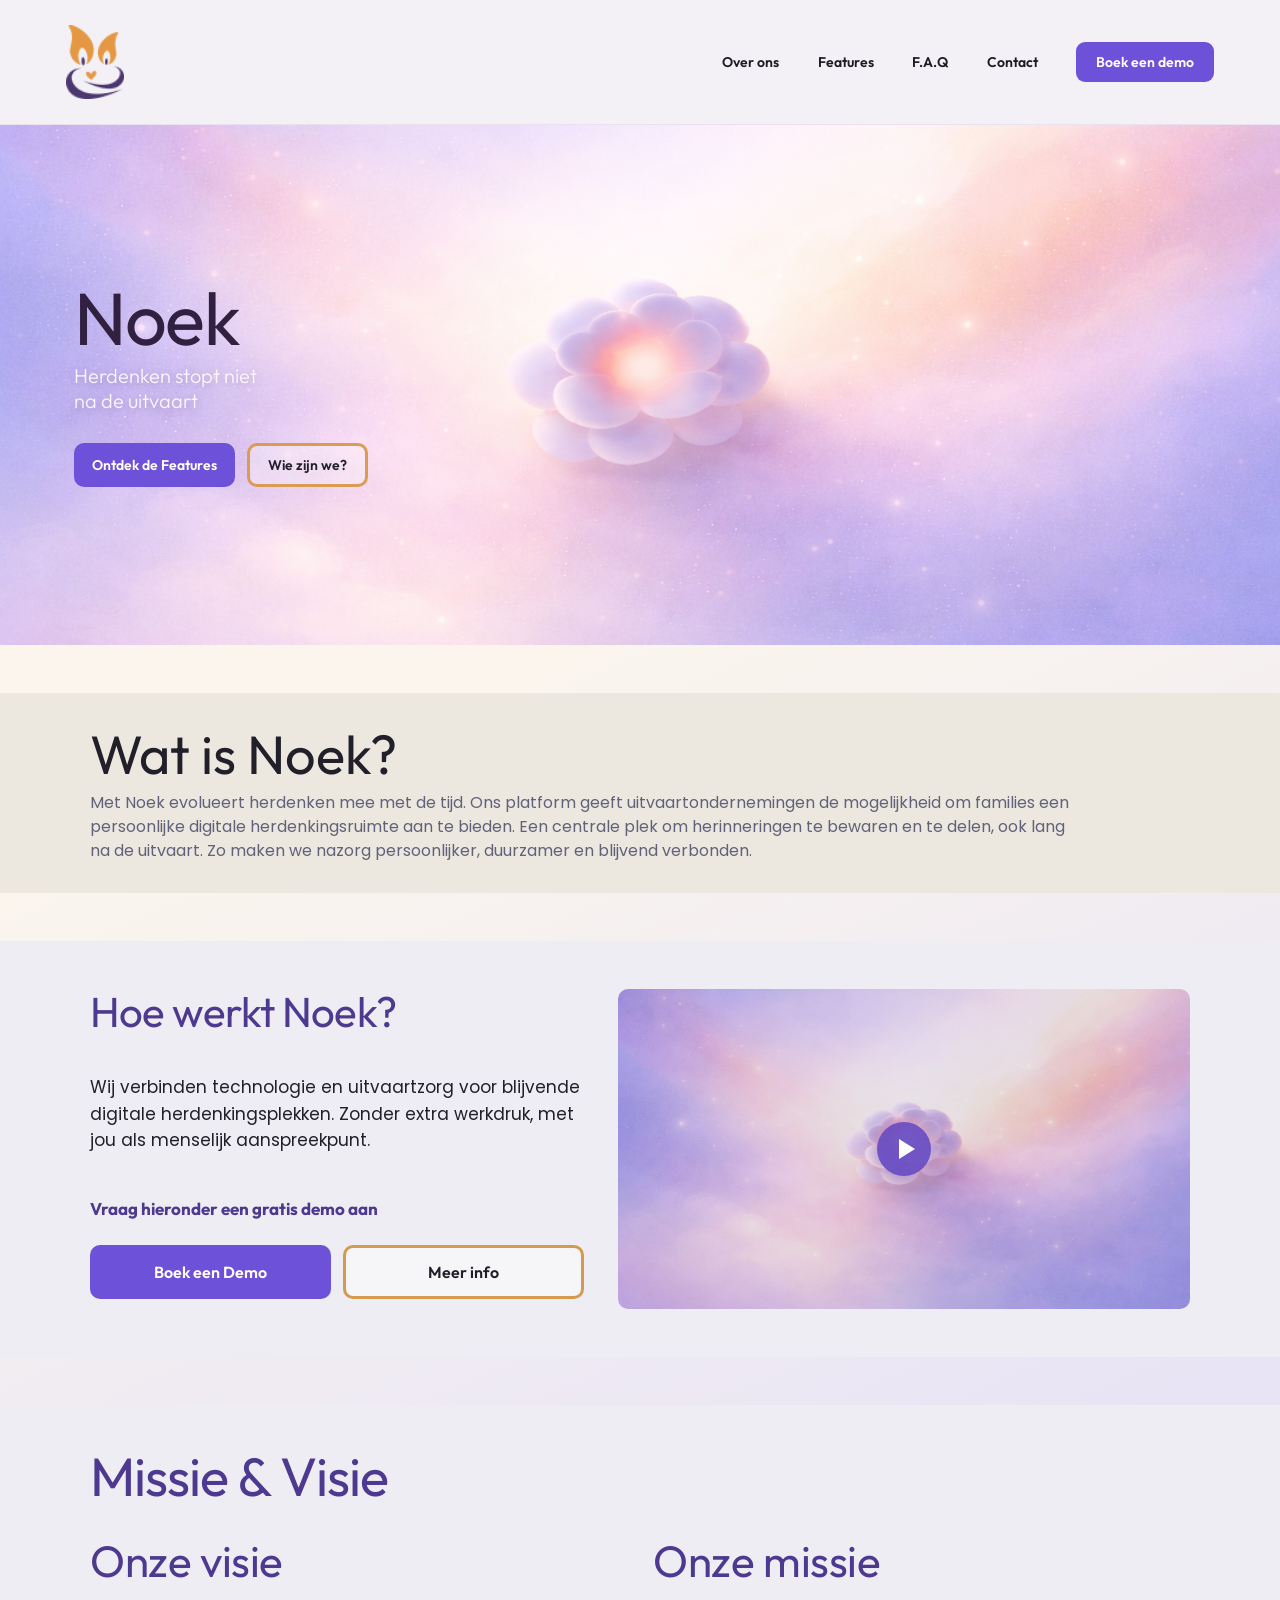
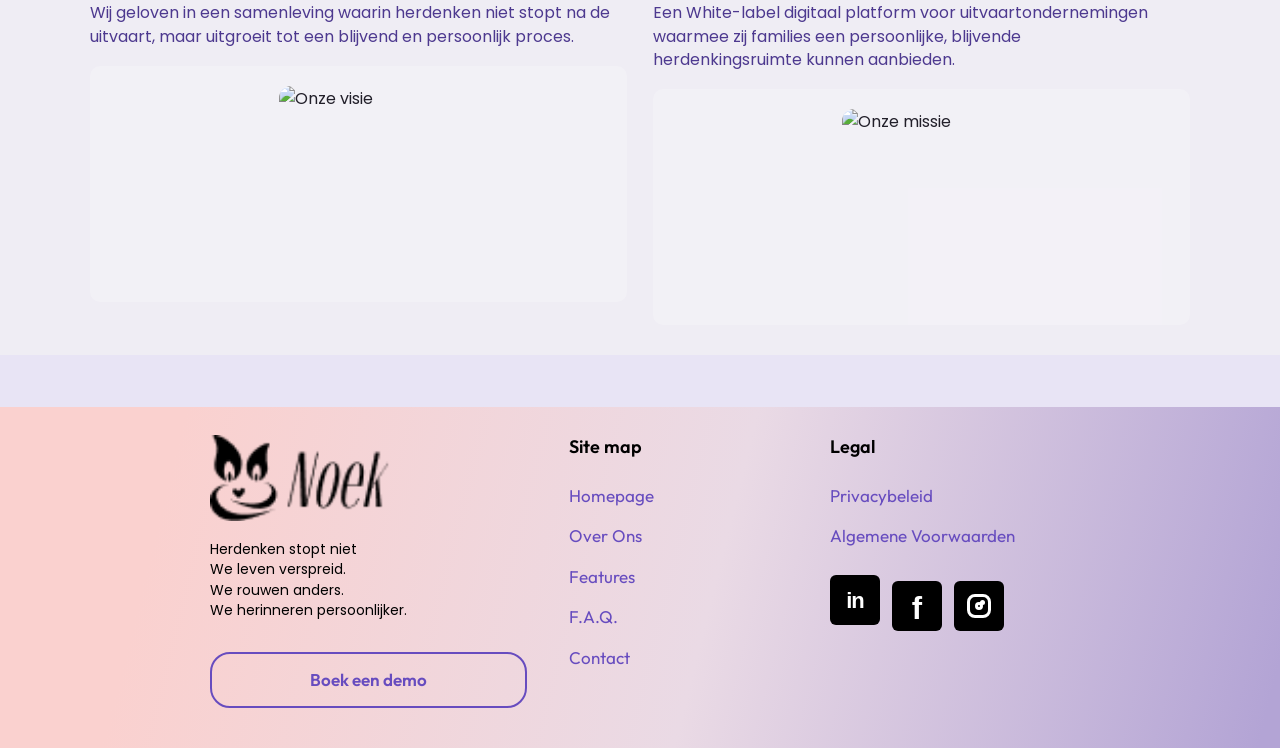
==== commit 4dd8af77: "Fix: placed the back-to-top btn under the footer like the about-us page" ====
--- a/index.html
+++ b/index.html
@@ -173,8 +173,10 @@
         </section>
       </div>
 
-      <button class="back-to-top" aria-label="Terug naar boven">↑</button>
     </footer>
+    
+    <button class="back-to-top" aria-label="Terug naar boven">↑</button>
+
 
     <script src="script.js"></script>
   </body>
--- a/styles.css
+++ b/styles.css
@@ -130,6 +130,29 @@
 
 .mobile-menu.open {
   display: flex;
+}
+
+.reveal-on-scroll {
+  opacity: 0;
+  transform: translateY(24px);
+  transition:
+    opacity 0.55s ease,
+    transform 0.55s ease;
+  transition-delay: var(--reveal-delay, 0ms);
+  will-change: opacity, transform;
+}
+
+.reveal-on-scroll.is-visible {
+  opacity: 1;
+  transform: translateY(0);
+}
+
+@media (prefers-reduced-motion: reduce) {
+  .reveal-on-scroll {
+    opacity: 1 !important;
+    transform: none !important;
+    transition: none !important;
+  }
 }
 
 .hero {
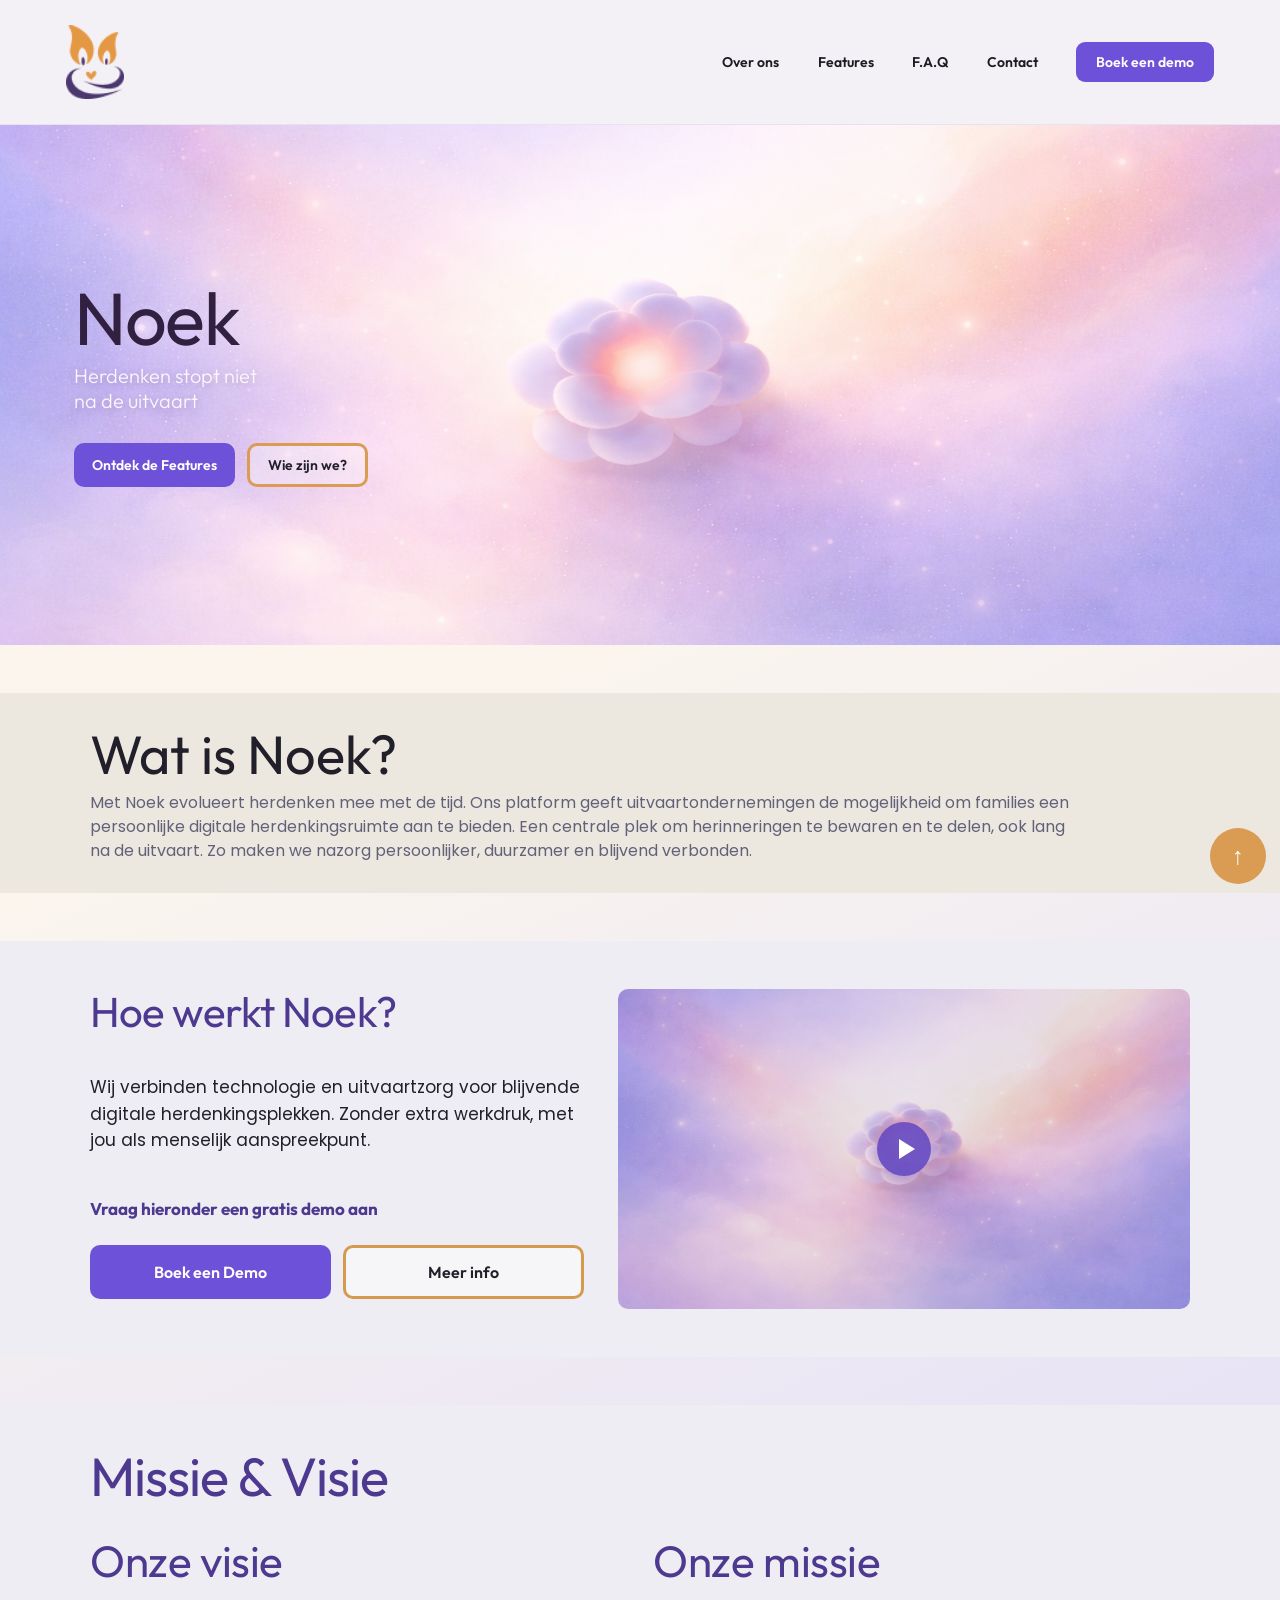
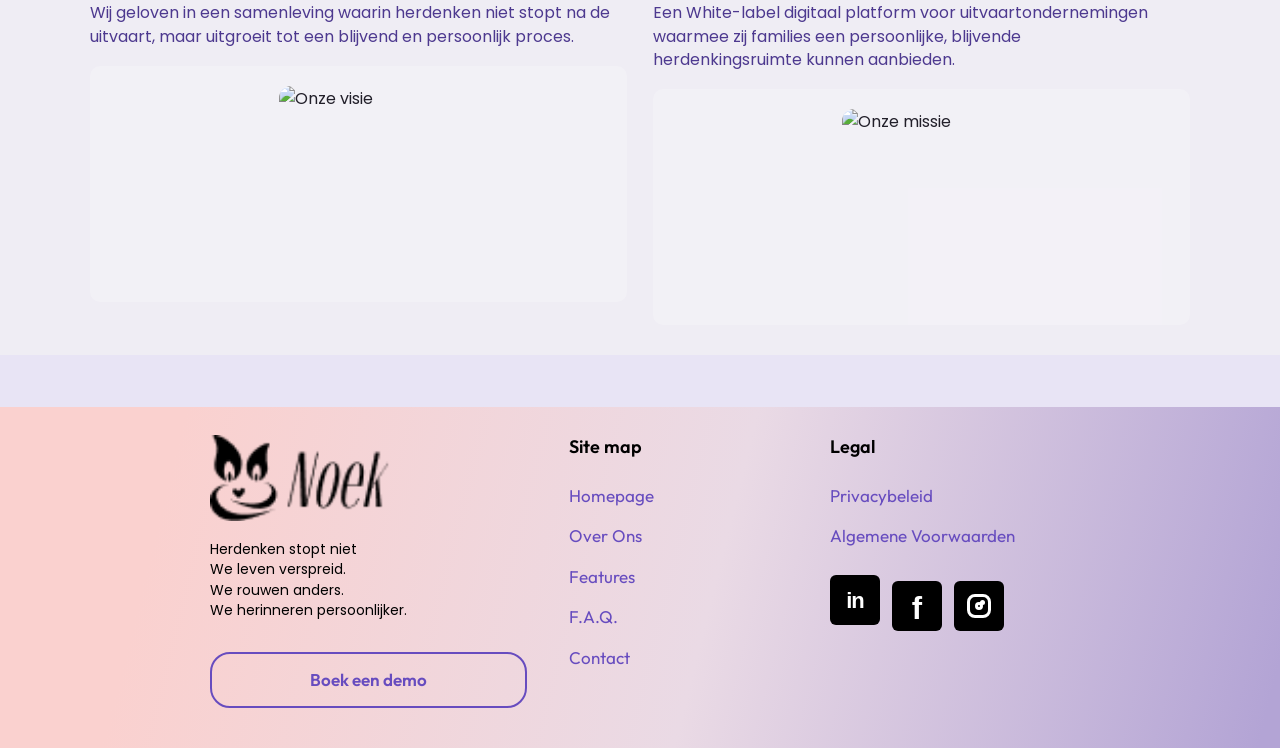
==== commit 0272a0e3: "Fix: changed "#top" to "index.html in both the top nav and mobile nav links on both the index.html a" ====
--- a/index.html
+++ b/index.html
@@ -19,7 +19,7 @@
   <body class="home-page">
     <header class="site-header" id="top">
       <div class="container nav-wrap">
-        <a href="#top" class="logo" aria-label="Noek home">
+        <a href="index.html" class="logo" aria-label="Noek home">
           <img src="images/Logo-primair.png" alt="Noek" class="logo-img" />
         </a>
         <nav class="desktop-nav" aria-label="Hoofdmenu">
@@ -40,7 +40,7 @@
       </div>
 
       <nav id="mobile-menu" class="mobile-menu" aria-label="Mobiel menu">
-        <a href="#top">Home</a>
+        <a href="index.html">Home</a>
         <a href="about-us.html">Over Ons</a>
         <a href="#hoe">Features</a>
         <a href="#faq">Veelgestelde vragen</a>
@@ -148,7 +148,7 @@
 
         <section>
           <h5>Site map</h5>
-          <a href="#top">Homepage</a>
+          <a href="index.html">Homepage</a>
           <a href="about-us.html">Over Ons</a>
           <a href="#hoe">Features</a>
           <a href="#faq">F.A.Q.</a>
--- a/styles.css
+++ b/styles.css
@@ -321,6 +321,7 @@
   color: var(--off-white);
   font-size: 1.6rem;
   cursor: pointer;
+  z-index: 1000;
 }
 
 @media (min-width: 768px) {
